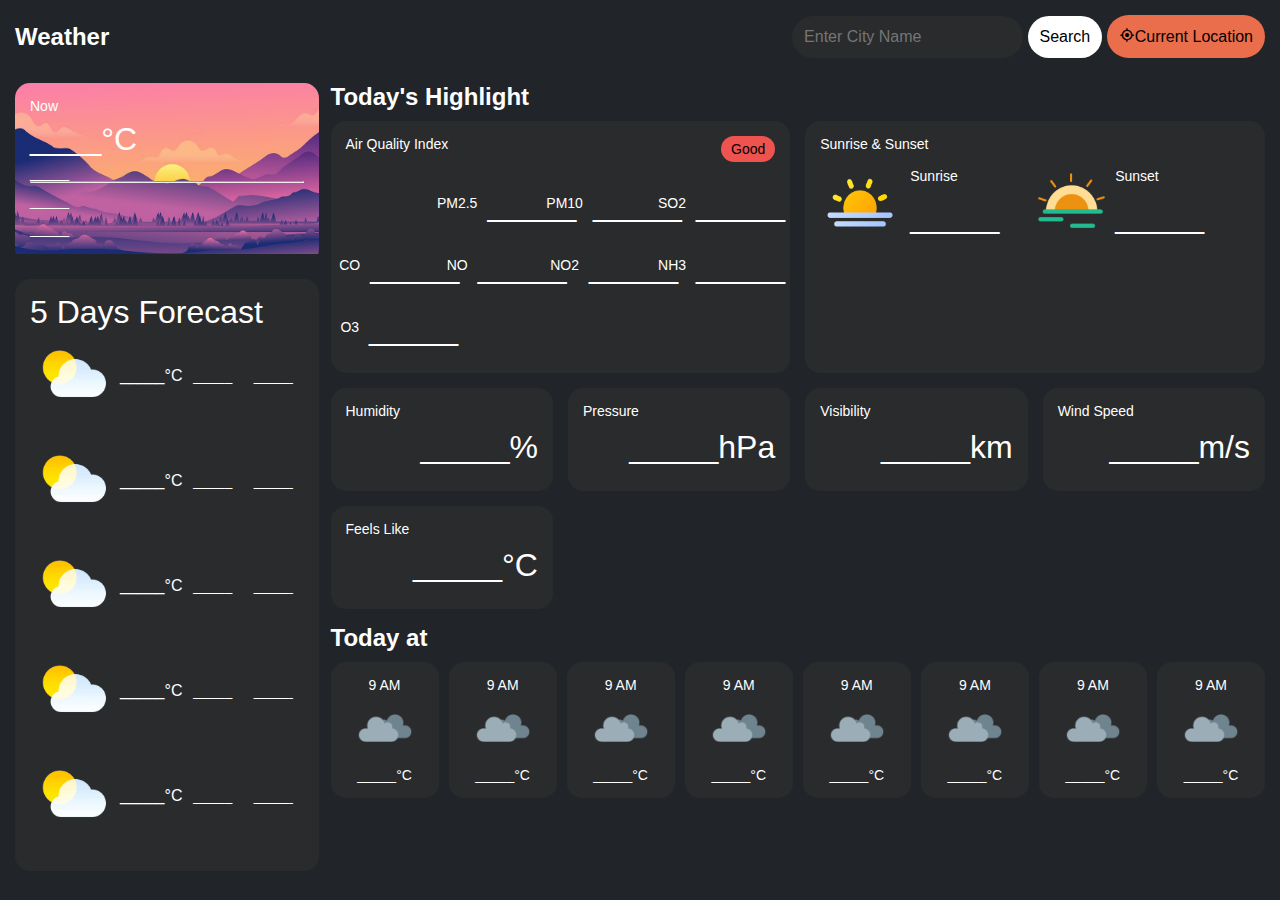
==== WeatherForecast/index.html @ bde08109 "New Api project has been added" ====
<!DOCTYPE html>
<html lang="en">
<head>
    <meta charset="UTF-8">
    <meta name="viewport" content="width=device-width, initial-scale=1.0">
    <title>Weather Forecast</title>
    <link href='https://unpkg.com/boxicons@2.1.4/css/boxicons.min.css' rel='stylesheet'>
    <link rel="stylesheet" href="styles.css">
    <script src="https://kit.fontawesome.com/96b6148f8e.js" crossorigin="anonymous"></script>
</head>
<body>

    <div class="container">
        <!-- Header -->
        <div class="header">
            <h2>Weather</h2>
            <div class="weather-input">
                <input type="text" name="city" id="city_input" placeholder="Enter City Name">
                <button type="button" id="searchBtn">
                    <i class="fa-solid fa-magnifying-glass"></i>Search
                </button>
                <button type="button" id="locationBtn">
                    <i class="bx bx-target-lock"></i>Current Location
                </button>
            </div>
        </div>

        <!-- Content -->
        <div class="weather-data">

            <!-- Left Content -->
            <div class="weather-left">
                <div class="card" id="card-img">
                    <div class="current-weather">
                        <div class="details">
                            <p>Now</p>
                            <h2>____&deg;C</h2>
                            <p>_____</p>
                        </div>
                        <div class="weather-icon">
                            <img src=" https://openweathermap.org/img/wn/10d@2x.png" alt="">
                        </div>
                    </div>
                    <hr>
                    <div class="card-footer">
                        <p><i class="fa-regular fa-calendar"></i>_____</p>
                        <p><i class="fa-solid fa-location-dot"></i>_____</p>
                    </div>
                </div>
                <div class="card">
                    <h2>5 Days Forecast</h2>
                    <div class="day-forecast">
                        <div class="forecast-item">
                            <div class="icon-wrapper"><img src="img/weather-cloud.png" alt="" height="90px" width="90px">
                            <span>_____&deg;C</span></div>
                            <p>_____</p>
                            <p>_____</p>
                        </div>
                        <div class="forecast-item">
                            <div class="icon-wrapper"><img src="img/weather-cloud.png" alt="" height="90px" width="90px">
                            <span>_____&deg;C</span></div>
                            <p>_____</p>
                            <p>_____</p>
                        </div><div class="forecast-item">
                            <div class="icon-wrapper"><img src="img/weather-cloud.png" alt="" height="90px" width="90px">
                            <span>_____&deg;C</span></div>
                            <p>_____</p>
                            <p>_____</p>
                        </div><div class="forecast-item">
                            <div class="icon-wrapper"><img src="img/weather-cloud.png" alt="" height="90px" width="90px">
                            <span>_____&deg;C</span></div>
                            <p>_____</p>
                            <p>_____</p>
                        </div><div class="forecast-item">
                            <div class="icon-wrapper"><img src="img/weather-cloud.png" alt="" height="90px" width="90px">
                            <span>_____&deg;C</span></div>
                            <p>_____</p>
                            <p>_____</p>
                        </div>
                    </div>
                </div>
            </div>


             <!-- Right Section  -->

             <div class="weather-right">
                <h2>Today's Highlight</h2>
                <div class="highlight">
                    <div class="card">
                        <div class="card-head">
                            <p>Air Quality Index</p>
                            <p class="air-index aqi-5">
                                Good
                            </p>
                        </div>
                        <div class="air-indices">
                            <i class="fa-solid fa-wind fa-3x"></i>
                            <div class="item">
                                <p>PM2.5</p>
                                <h2>_____</h2>
                            </div>

                            <div class="item">
                                <p>PM10</p>
                                <h2>_____</h2>
                            </div>

                            <div class="item">
                                <p>SO2</p>
                                <h2>_____</h2>
                            </div>

                            <div class="item">
                                <p>CO</p>
                                <h2>_____</h2>
                            </div>

                            <div class="item">
                                <p>NO</p>
                                <h2>_____</h2>
                            </div>

                            <div class="item">
                                <p>NO2</p>
                                <h2>_____</h2>
                            </div>

                            <div class="item">
                                <p>NH3</p>
                                <h2>_____</h2>
                            </div>

                            <div class="item">
                                <p>O3</p>
                                <h2>_____</h2>
                            </div>
                        </div>
                    </div>
                    <div class="card">
                        <div class="card-head">
                            <p>Sunrise & Sunset</p>
                        </div>
                        <div class="sunrise-sunset">
                            <div class="item">
                                <div class="icon">
                                    <img src="img/sunrise.png" alt="" height="85px" width="80px">
                                </div>
                                <div>
                                    <p>Sunrise</p>
                                    <h2>_____</h2>
                                </div>
                            </div>
                            <div class="item">
                                <div class="icon">
                                    <img src="img/sunset.png" alt="" height="70px" width="70px">
                                </div>
                                <div>
                                    <p>Sunset</p>
                                    <h2>_____</h2>
                                </div>
                            </div>
                        </div>
                    </div>
                    <div class="card">
                        <div class="card-head">
                            <p>Humidity</p>
                        </div>
                        <div class="card-item">
                            <i class="fa-solid fa-droplet fa-2x"></i>
                            <h2 id="humidityVal">_____%</h2>
                        </div>
                    </div>

                    <div class="card">
                        <div class="card-head">
                            <p>Pressure</p>
                        </div>
                        <div class="card-item">
                            <i class="fa-solid fa-compass fa-2x"></i>
                            <h2 id="pressureVal">_____hPa</h2>
                        </div>
                    </div>

                    <div class="card">
                        <div class="card-head">
                            <p>Visibility</p>
                        </div>
                        <div class="card-item">
                            <i class="fa-solid fa-eye fa-2x"></i>
                            <h2 id="visibilityVal">_____km</h2>
                        </div>
                    </div>

                    <div class="card">
                        <div class="card-head">
                            <p>Wind Speed</p>
                        </div>
                        <div class="card-item">
                            <i class="fa-solid fa-location-arrow fa-2x"></i>
                            <h2 id="windSpeedVal">_____m/s</h2>
                        </div>
                    </div>

                    <div class="card">
                        <div class="card-head">
                            <p>Feels Like</p>
                        </div>
                        <div class="card-item">
                            <i class="fa-solid fa-temperature-half fa-2x"></i>
                            <h2 id="feelsVal">_____&deg;C</h2>
                        </div>
                    </div>
                </div>
                <h2>Today at</h2>
                <div class="hourly-forecast">
                    <div class="card">
                        <p>9 AM</p>
                        <img src="img/cloudy-icon.png" alt="" height="70px" width="70px">
                        <p>_____&deg;C</p>
                    </div>

                    <div class="card">
                        <p>9 AM</p>
                        <img src="img/cloudy-icon.png" alt="" height="70px" width="70px">
                        <p>_____&deg;C</p>
                    </div>

                    <div class="card">
                        <p>9 AM</p>
                        <img src="img/cloudy-icon.png" alt="" height="70px" width="70px">
                        <p>_____&deg;C</p>
                    </div>

                    <div class="card">
                        <p>9 AM</p>
                        <img src="img/cloudy-icon.png" alt="" height="70px" width="70px">
                        <p>_____&deg;C</p>
                    </div>

                    <div class="card">
                        <p>9 AM</p>
                        <img src="img/cloudy-icon.png" alt="" height="70px" width="70px">
                        <p>_____&deg;C</p>
                    </div>

                    <div class="card">
                        <p>9 AM</p>
                        <img src="img/cloudy-icon.png" alt="" height="70px" width="70px">
                        <p>_____&deg;C</p>
                    </div>
                    
                    <div class="card">
                        <p>9 AM</p>
                        <img src="img/cloudy-icon.png" alt="" height="70px" width="70px">
                        <p>_____&deg;C</p>
                    </div>

                    <div class="card">
                        <p>9 AM</p>
                        <img src="img/cloudy-icon.png" alt="" height="70px" width="70px">
                        <p>_____&deg;C</p>
                    </div>
                </div>
            </div>
        </div>
    </div>
    <script src="https://cdnjs.cloudflare.com/ajax/libs/moment.js/2.30.1/moment.min.js" ></script>
    <script src="script.js"></script>
</body>
</html>
---- WeatherForecast/styles.css ----
:root{
    --bg-color1: #212529;
    --bg-color2: #2a2b2d;
    --aqi-1: #d4e157;
    --aqi-2: #ffee58;
    --aqi-3: #ffca28;
    --aqi-4: #ff7043;
    --aqi-5: #ef5350;
}

*{
    margin: 0;
    padding: 0;
    box-sizing: border-box;
}

body{
    min-height: 100vh;
    background-color: var(--bg-color1);
    color: #fff;
    font-family: sans-serif;
    padding: 0 15px;
}

.header{
    position: sticky;
    top: 0;
    background-color: var(--bg-color1);
    display: flex;
    justify-content: space-between;
    align-items: center;
    margin-bottom: 10px;
    padding: 15px 0;
}

hr{
    margin-bottom: 10px;
}

#city_input{
    background-color: var(--bg-color2);
    border: none;
    padding: 12px;
    font-size: 16px;
    border-radius: 25px;
    color: #fff;
}

#city_input:focus{
    outline: none;
}

#searchBtn{
    border: none;
    font-size: 16px;
    padding: 12px;
    border-radius: 25px;
    background-color: #fff;
    cursor: pointer;
}

#locationBtn{
    border: none;
    font-size: 16px;
    padding: 12px;
    border-radius: 25px;
    background-color: #ea6e4b;
    cursor: pointer;
}

.card{
    background-color: var(--bg-color2);
    padding: 15px;
    border-radius: 15px;
    margin-bottom: 15px;
}

#card-img{
    background: url(img/evening.jpg);
    background-size:100%;
    background-repeat: no-repeat;
}

.card p{
    font-size: 14px;
    color: #ffffff;
}

.card h2{
    font-size: 32px;
    font-weight: 500;
}

.weather-data{
    display: grid;
    grid-template-columns: repeat(4,1fr);
    gap: 12px;
}

.weather-left{
    grid-column: span 1;
}

.current-weather{
    display: flex;
    justify-content: space-between;
    align-items: center;
}

.current-weather h2{
    margin: 7px 0;
}

.current-weather p{
    color: #fff;
}

.card-footer p{
    font-size: 14px;
    margin-bottom: 12px;
}

.forecast-item{
    display: grid;
    grid-template-columns: repeat(3, 1fr);
    place-items: center;
    margin-bottom: 15px;
}

.icon-wrapper{
    display: flex;
    align-items: center;
}

.weather-right{
    grid-column: span 3;
}

.weather-right h2{
    margin-bottom: 10px;
}

.highlight{
    display: grid;
    grid-template-columns: repeat(4, 1fr);
    column-gap: 15px;
}

.card-head{
    display: flex;
    justify-content: space-between;
    margin-bottom: 10px;
}

.card:nth-of-type(1),
.card:nth-of-type(2){
    grid-column: span 2;
}

p.air-index{
    color: #000;
    padding: 5px 10px;
    border-radius: 15px;
}

.aqi-1{
    background-color: var(--aqi-1);
}

.aqi-2{
    background-color: var(--aqi-2);
}

.aqi-3{
    background-color: var(--aqi-3);
}

.aqi-4{
    background-color: var(--aqi-4);
}

.aqi-5{
    background-color: var(--aqi-5);
}

.air-indices{
    display: grid;
    grid-template-columns: repeat(4, minmax(40px, 1fr));
    place-items: center;
}

.sunrise-sunset{
    display: grid;
    grid-template-columns: repeat(2, 1fr);
}

.item{
    display: flex;
    align-items: center;
    gap: 10px;
}

.item h2{
    margin-top: 15px;
}

.card-item{
    display: flex;
    justify-content: space-between;
}

.hourly-forecast{
    display: grid;
    grid-template-columns: repeat(8, 1fr);
    column-gap: 10px;
}

.hourly-forecast .card{
    text-align: center;
    grid-column: span 1;
}


@media(max-width: 1100px){
    .weather-data{
        grid-template-columns: repeat(3,1fr);
    }

    .weather-right{
        grid-column: span 2;
    }

    .highlight{
        grid-template-columns: repeat(3, 1fr);
    }
    .card:nth-of-type(1){
        grid-column: span 3;
    }

    .hourly-forecast{
        grid-template-columns: repeat(6, 1fr);
    }
}

@media(max-width: 1040px){
    .weather-data{
        grid-template-columns: repeat(2, 1fr);
    }

    .weather-right{
        grid-column: span 1;
    }

    .highlight{
        grid-template-columns: repeat(2, 1fr);
    }

    .card:nth-of-type(1){
        grid-column: span 2;
    }

    .hourly-forecast{
        grid-template-columns: repeat(4, 1fr);
    }
}

@media(max-width: 992px){
    .weather-data .weather-right .highlight{
        & .card{
            grid-column: span 2;
        }
        & .air-indices{
            grid-template-columns: repeat(3, 1fr);
        }
    }
}

@media(max-width: 850px){
    .weather-data{
        grid-template-columns: 1fr;
        & .weather-right .highlight{
            & .card:nth-of-type(3),
            & .card:nth-of-type(4),
            & .card:nth-of-type(5),
            & .card:nth-of-type(6),
            & .card:nth-of-type(7){
                grid-column: span 1;
            }
            & .air-indices{
                grid-template-columns: repeat(5, 1fr);
            }
        }
    }
}

@media(max-width: 660px){
    .header{
        flex-direction: column;
        & h2{
            margin-bottom: 8px;
        }
        & #city input, #searchBtn, #locationBtn{
            width: 100%;
            margin-bottom: 10px;
        }
    }
}

@media(max-width:580px){
    .weather-data .weather-right .highlight .air-indices{
        grid-template-columns: repeat(4, 1fr);
    }
}

@media(max-width:520px){
    .weather-data .weather-right .highlight{
        & .card:nth-of-type(3),
        & .card:nth-of-type(4),
        & .card:nth-of-type(5),
        & .card:nth-of-type(6),
        & .card:nth-of-type(7){
            grid-column: span 2;
        }
        & .air-indices{
            grid-template-columns: repeat(3, 1fr);
        }
    }
}

@media(max-width: 480px){
    .weather-data .weather-right .highlight .sunrise-sunset{
        grid-template-columns: 1fr;
    }
}

@media(max-width: 450px){
    .weather-data .weather-right .hourly-forecas{
        grid-template-columns: repeat(3, 3fr);
    }
}

@media(max-width: 380px){
    .weather-data .weather-right .highlight .air-indices{
        grid-template-columns: repeat(2, 1fr);
    }
}
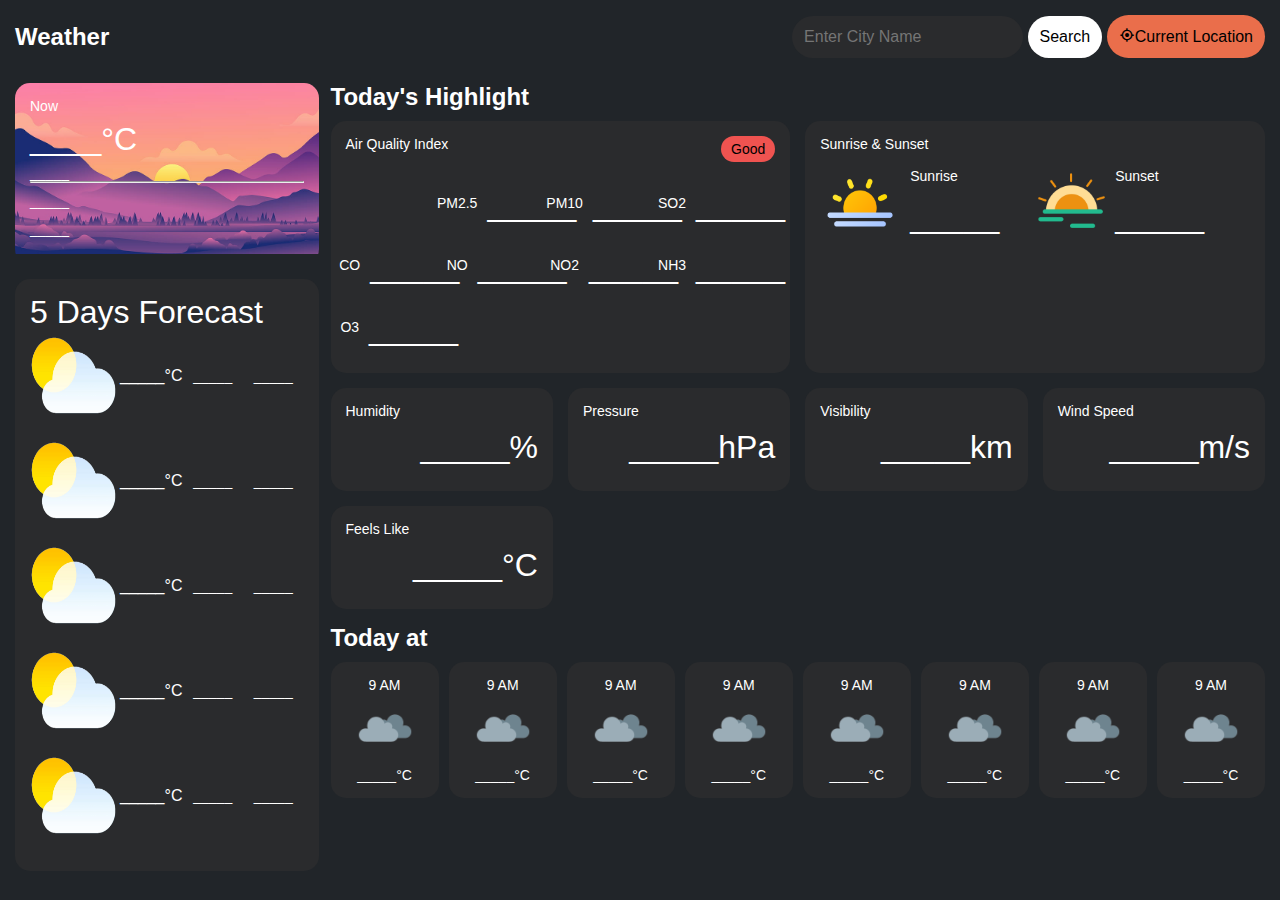
==== commit 41ef8f83: "updated title" ====
--- a/WeatherForecast/index.html
+++ b/WeatherForecast/index.html
@@ -6,6 +6,7 @@
     <title>Weather Forecast</title>
     <link href='https://unpkg.com/boxicons@2.1.4/css/boxicons.min.css' rel='stylesheet'>
     <link rel="stylesheet" href="styles.css">
+    <link rel="icon" href="img/weather-cloud.png" >
     <script src="https://kit.fontawesome.com/96b6148f8e.js" crossorigin="anonymous"></script>
 </head>
 <body>
